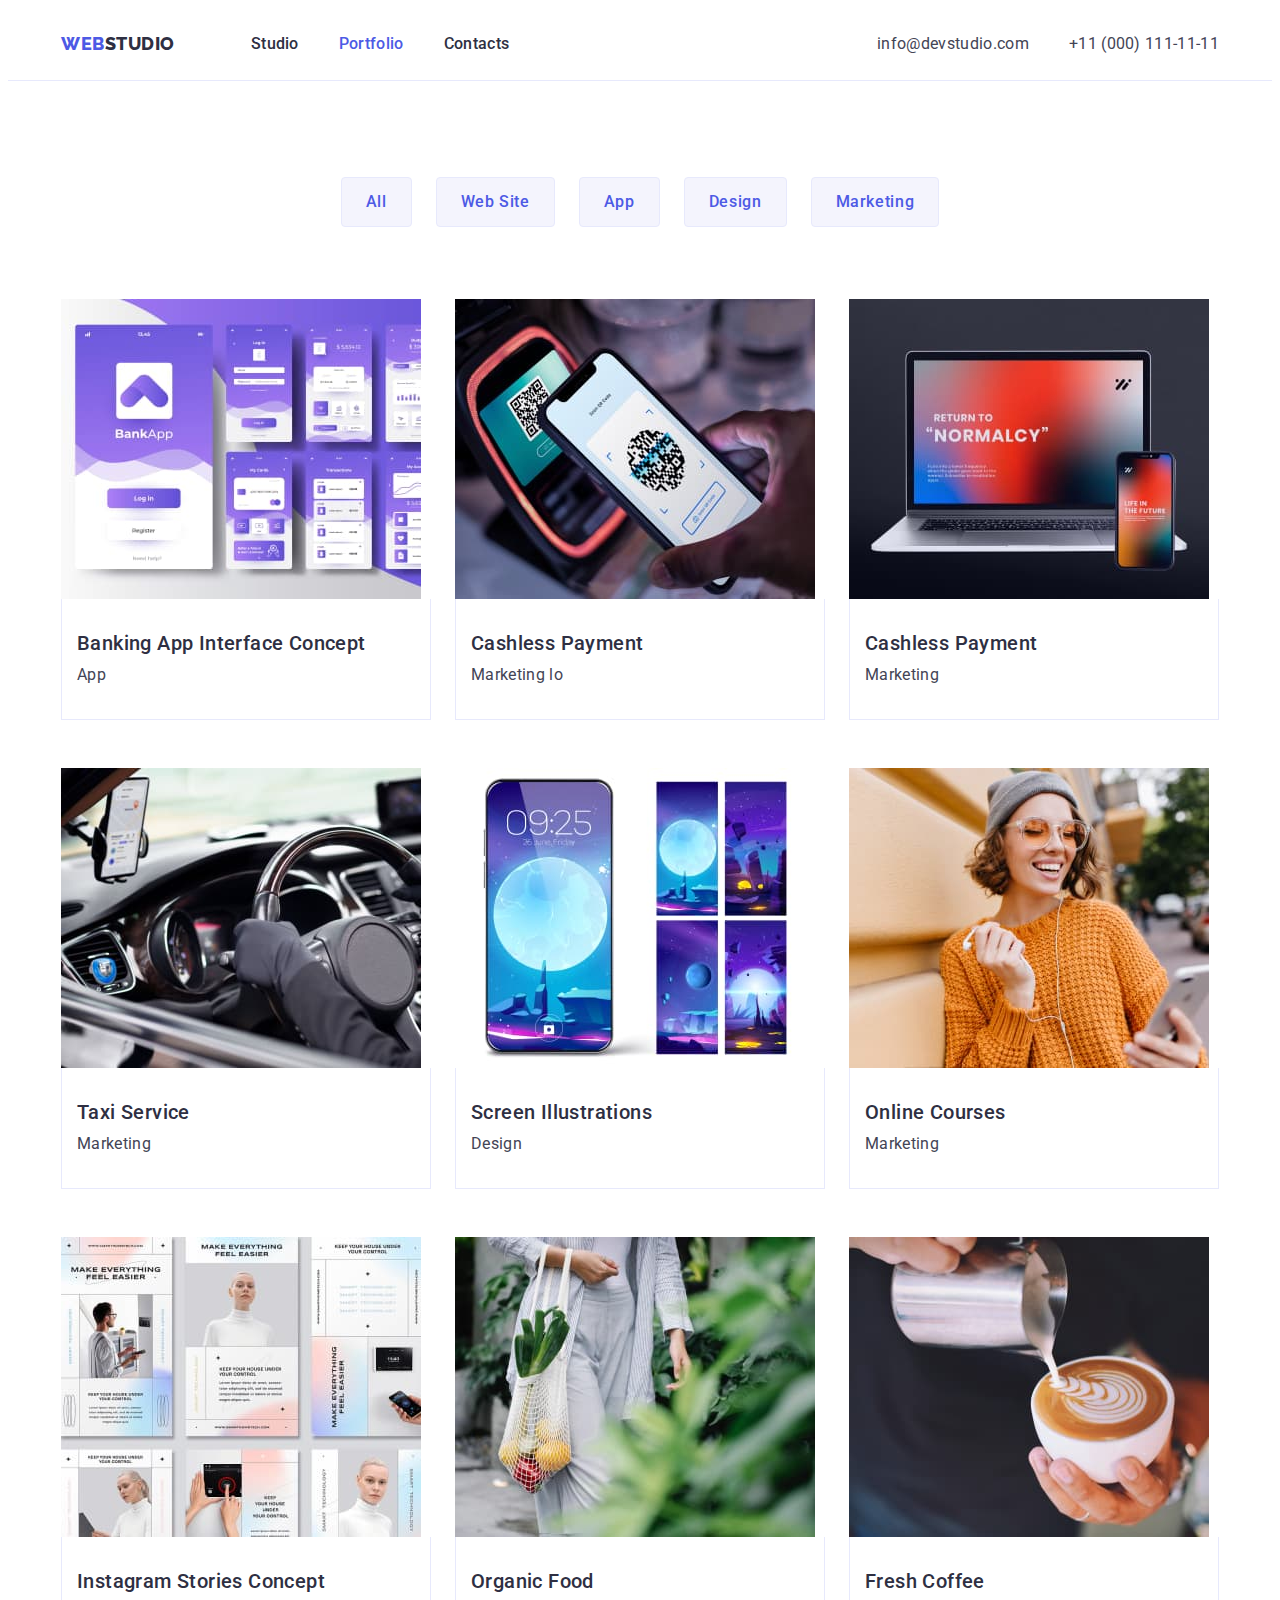
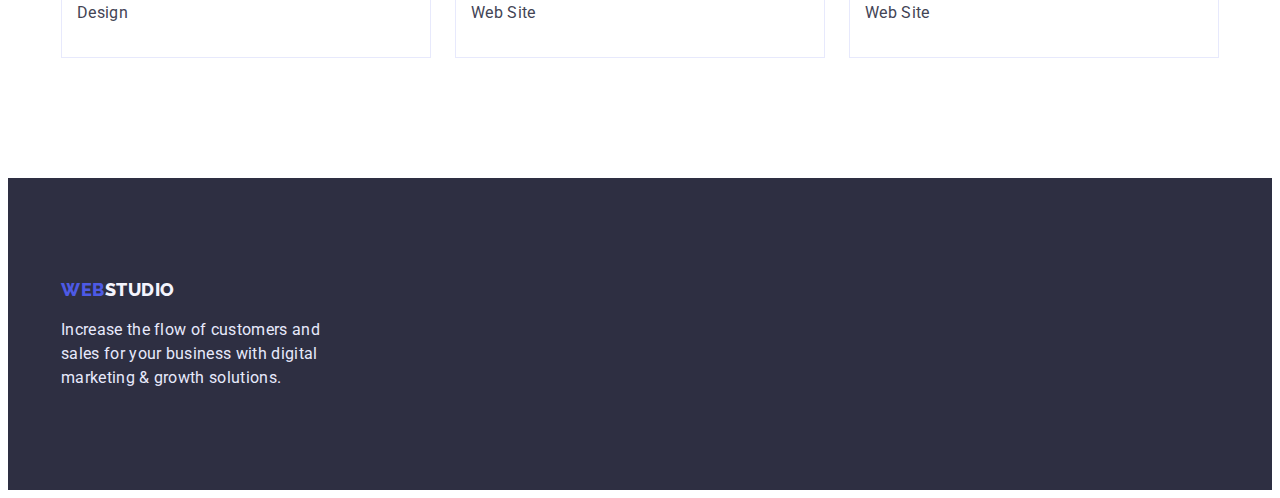
==== portfolio.html @ 7a296e32 "Initial commit" ====
<!DOCTYPE html>
<html lang="en">
<head>
    <meta charset="UTF-8">
    <meta http-equiv="X-UA-Compatible" content="IE=edge">
    <meta name="viewport" content="width=device-width, initial-scale=1.0">
    <title>Portfolio</title>
    <link rel="stylesheet" href="https://cdnjs.cloudflare.com/ajax/libs/modern-normalize/1.1.0/modern-normalize.min.css"
        integrity="sha512-wpPYUAdjBVSE4KJnH1VR1HeZfpl1ub8YT/NKx4PuQ5NmX2tKuGu6U/JRp5y+Y8XG2tV+wKQpNHVUX03MfMFn9Q=="
        crossorigin="anonymous" referrerpolicy="no-referrer" />
    <link rel="preconnect" href="https://fonts.googleapis.com">
    <link rel="preconnect" href="https://fonts.gstatic.com" crossorigin>
    <link href="https://fonts.googleapis.com/css2?family=Raleway:wght@800&family=Roboto:wght@400;500;700;900&display=swap"
        rel="stylesheet">
    <link rel="stylesheet" href="./css/stayles.css">
</head>
<body>
    <header class="header">
        <div class="container header-container">    
            <nav class="header_navigation">
                <a href="./index.html" class="header_logo"><span class="header_Logo_span">Web</span>Studio</a>
                <Ul class="header_list">
                    <li class="header_item"><a class="header_link" href="./index.html">Studio</a></li>
                    <li class="header_item"><a class="header_link current" href="./portfolio.html">Portfolio</a></li>
                    <li class="header_item"><a class="header_link" href="">Contacts</a></li>
                </Ul>
            </nav>
            <address class="header_address">
                <ul class="header_address_list">
                    <li class="header_address_mail"><a class="header_address_mail_link"
                            href="mailto:info@devstudio.com">info@devstudio.com</a></li>
                    <li class="header_address_tel"><a class="header_address_tel_link" href="tel:+110001111111">+11 (000)
                            111-11-11</a></li>
                </ul>
            </address>
        </div>
    </header>
    <main> 
        <section class="section">
            <div class="container">
                <h1 class="visually-hidden">Portfolio</h1>
                <ul class="btn_list">
                    <li class="btn_list_item"><button class="btn_item" type="button">All</button></li>
                    <li class="btn_list_item"><button class="btn_item" type="button">Web Site</button></li>
                    <li class="btn_list_item"><button class="btn_item" type="button">App</button></li>
                    <li class="btn_list_item"><button class="btn_item" type="button">Design</button></li>
                    <li class="btn_list_item"><button class="btn_item" type="button">Marketing</button></li>
                </ul>
                    <ul class="section_list">
                    <li class="section_items">
                        <a href="#">
                            <img src="./images/banking_app_interface_concept.jpg" alt="banking_app_interface_concept" width="360">
                            <div class="section_items_title_text">
                                <h2 class="section_items_title">Banking App Interface Concept</h2>
                                <p class="section_items_text">App</p>
                            </div>
                        </a>
                    </li>
                    <li class="section_items">
                        <a href="#">
                            <img src="./images/cashless_payment.jpg" alt="cashless_payment" width="360">
                            <div class="section_items_title_text">
                                <h2 class="section_items_title">Cashless Payment</h2>
                                <p class="section_items_text">Marketing lo</p>
                            </div>
                        </a>
                    </li>
                    <li class="section_items">
                        <a href="#">
                            <img src="./images/meditaion_app.jpg" alt="meditaion_app" width="360">
                            <div class="section_items_title_text">
                                <h2 class="section_items_title">Cashless Payment</h2>
                                <p class="section_items_text">Marketing</p>
                            </div>
                        </a>
                    </li>
                    <li class="section_items">
                        <a href="#">
                            <img src="./images/taxi_service.jpg" alt="taxi_service" width="360">
                            <div class="section_items_title_text">
                                <h2 class="section_items_title">Taxi Service</h2>
                                <p class="section_items_text">Marketing</p>
                            </div>
                        </a>
                    </li>
                    <li class="section_items">
                        <a href="#">
                            <img src="./images/screen_illustrations.jpg" alt="screen_illustrations" width="360">
                            <div class="section_items_title_text">
                                <h2 class="section_items_title">Screen Illustrations</h2>
                                <p class="section_items_text">Design</p>
                            </div>
                        </a>
                    </li>
                    <li class="section_items">
                        <a href="#">
                            <img src="./images/online_courses.jpg" alt="online_courses" width="360">
                            <div class="section_items_title_text">
                                <h2 class="section_items_title">Online Courses</h2>
                                <p class="section_items_text">Marketing</p>
                            </div>
                        </a>
                    </li>
                    <li class="section_items">
                        <a href="#">
                            <img src="./images/instagram_stories_concept.jpg" alt="instagram_stories_concept" width="360">
                            <div class="section_items_title_text">
                                <h2 class="section_items_title">Instagram Stories Concept</h2>
                                <p class="section_items_text">Design</p>
                            </div>
                        </a>
                    </li>
                    <li class="section_items">
                        <a href="#">
                            <img src="./images/organic_food.jpg" alt="organic_food" width="360">
                            <div class="section_items_title_text">
                                <h2 class="section_items_title">Organic Food</h2>
                                <p class="section_items_text">Web Site</p>
                            </div>
                        </a>
                    </li>
                    <li class="section_items">
                        <a href="#">
                            <img src="./images/fresh_coffee.jpg" alt="fresh_coffee" width="360">
                            <div class="section_items_title_text">
                                <h2 class="section_items_title">Fresh Coffee</h2>
                                <p class="section_items_text">Web Site</p>
                            </div>
                        </a>
                    </li> 
                </ul>
            </div>
        </section>
    </main>
    <footer class="footer">
        <div class="container">
            <a class="footer_link" href="./index.html"><span class="footer_logo_span">Web</span>Studio</a>
            <p class="footer_text">Increase the flow of customers and sales for your business with digital marketing &
                growth solutions.</p>
        </div>
    </footer>
</body>
</html>
---- css/stayles.css ----
:root{
    --main_font_color:#2E2F42;
    --secondary_font_color:#434455;
    --logo_color:#4D5AE5;
    --margin_button:120px;
    --padding_button:120px;
}
h1, h2, h3, h4, h5, h6, p{
    margin: 0;
}
ul{
    margin: 0;
    padding: 0;
}
a {
    text-decoration: none;
}

li {
    list-style: none;
}
img{
    display: block; 
    max-width: 100%; 
    height: auto;
}
body{
    font-family: 'Roboto', sans-serif;
    color:var(--main_font_color);
    background: #FFFFFF;
}
.container{
    margin: 0 auto;
    width: 1158px;
    padding-left: 15px;
    padding-right: 15px;
}
.header{
    border-bottom: 1px solid #E7E9FC;
}
.header_list{
    display: flex;
}
.header-container{
    display: flex;
}
.header_logo{
    font-family: 'Raleway', sans-serif;
    font-weight: 800;
    font-size: 18px;
    line-height: 1.33;
    letter-spacing: 0.03em;
    color: var(--main_font_color);
    text-transform: uppercase;
    margin-right: 36px;
    padding: 24px 0;
}
.header_Logo_span{
    color: var(--logo_color);
}
.header_item{
    margin-left: 40px;
}
.header_link{
    display: inline-block;
    font-weight: 500;
    font-size: 16px;
    line-height: 1.5;
    color: var(--main_font_color);
    letter-spacing: 0.02em;
    padding: 24px 0;
}
.header_address{
    display: inline-block;
    margin-left: auto;
}
.header_navigation{
    display: flex;
    align-items: center;
}
.header_address_list{
    display: flex;  
}
.header_address_tel{
    margin-left: 40px;
}
.header_address_tel_link, .header_address_mail_link{
    display: inline-block;
    font-size: 16px;
    line-height: 1.5;
    color:var(--secondary_font_color);
    font-style: normal;
    letter-spacing: 0.02em;
    padding: 24px 0;
}
.header_address_tel_link:hover, .header_address_mail_link:hover,.header_address_tel_link:focus,
.header_address_mail_link:focus{
    color:var(--logo_color);
}
.header_link:hover, 
.header_link:focus,
.header_link.current{
    color:var(--logo_color);
}

.caption{
    background:#2E2F42;
    padding: 188px 0;
    text-align: center;
}
.caption_slogan{
    font-size: 56px;
    line-height: 1.07;
    color: #FFFFFF;
    letter-spacing: 0.02em;
    max-width: 496px;
    margin-bottom: 48px;
    margin-left: auto;
    margin-right: auto;
}
.caption_btn{
    font-family: inherit;
    background: #4D5AE5;
    font-weight: 500;
    font-size: 16px;
    line-height: 1.5;
    color: #FFFFFF;
    cursor: pointer;
    padding: 16px 32px;
    border-radius: 4px;
    border: 1px solid transparent;
}
.caption_btn:hover, .caption_btn:focus{
    background: #404BBF;
}
.content_title{
    margin-bottom: 72px;
}
.hero{
    padding-top: var(--padding_button);
    padding-bottom: var(--padding_button);

}
.hero_list{
    display: flex;
    column-gap: 24px;
}
.hero_list_item{
    width: calc((100% - 72px)/4);
}
.hero_list_item_title{
    font-weight: 500;
    font-size: 20px;
    line-height: 1.2;
    letter-spacing: 0.02em;
    margin-bottom: 8px;
}
.hero_list_item_text{
    font-size: 16px;
    line-height: 1.5;
    color:var(--secondary_font_color);
    letter-spacing: 0.02em;
    max-width: 264px;
}
.content{
    padding-bottom: var(--padding_button);
}
.content_title_list{
        display: flex;
        column-gap: 24px;
}
.content_title_list_item{
    width: calc((100% - 48px)/3);
}
.content_title, .box_title{
    text-transform: capitalize;
    text-align: center;
    font-size: 36px;
    line-height: 1.11;
    letter-spacing: 0.02em;
}
.box{
    background: #F4F4FD;
    padding: 120px 0;
}
.box_title{
    margin-bottom: 72px;
}
.box_list{
    display: flex;
    column-gap: 24px;
}
.box_list_item{
    background: #FFFFFF;
    text-align: center;
    width: calc((100% - 72px)/4);
    border-radius: 0px 0px 4px 4px;
}
.box_list_item_title{
    font-weight: 500;
    font-size: 20px;
    line-height: 1.5;
    letter-spacing: 0.02em;
    margin-bottom: 8px;
    }
.box_list_item_text{
    font-size: 16px;
    line-height: 1.5;
    color:var(--secondary_font_color);
    letter-spacing: 0.02em;
}
.box_list_item_title-text{
    padding: 32px 16px;

}
.footer{
    background: #2E2F42;
    padding: 100px 0;
}
.footer_link{
    font-family: 'Raleway';
    font-weight: 800;
    font-size: 18px;
    line-height: 1.33;
    letter-spacing: 0.03em;
    color: #F4F4FD;
    text-transform: uppercase;
}
.footer_logo_span{
    color:var(--logo_color);
}
.footer_text{
    font-size: 16px;
    line-height: 1.5;
    color: #E7E9FC;
    letter-spacing: 0.02em;
    max-width: 264px;
    margin-top: 16px;
}
.btn_list{
    display: flex;
    column-gap: 24px;
    justify-content: center;
    margin-bottom: 72px;
}
.btn_item{
    font-family: inherit;
    background: #F4F4FD;
    font-weight: 500;
    font-size: 16px;
    line-height: 1.5;
    letter-spacing: 0.04em;
    color:var(--logo_color);
    cursor: pointer;
    padding: 12px 24px;
    border: 1px solid #E7E9FC;
    border-radius: 4px;
}
.btn_item:hover, .btn_item:focus{
    background: #404BBF;
    color: #fff;
    border-color:transparent;
}
.section{
    padding-bottom: var(--padding_button);
    padding-top: 96px;
}
.section_items_title_text{
    border-bottom: 1px solid #E7E9FC;
    border-left: 1px solid #E7E9FC;
    border-right: 1px solid #E7E9FC;
    padding: 32px 15px;
}
.section_list{
    display: flex;
    flex-wrap: wrap;
    row-gap: 48px;
    column-gap: 24px;
}
.section_items {
    width: calc((100% - 48px)/3);
}
.section_items_title{
    font-weight: 500;
    font-size: 20px;
    line-height: 1.2;
    letter-spacing: 0.02em;
    color:var(--main_font_color);
    margin-bottom: 8px;
}
.section_items_text{
    font-size: 16px;
    line-height: 1.5;
    color:var(--secondary_font_color);
    letter-spacing: 0.02em;
}
.visually-hidden {
    position: absolute;
    white-space: nowrap;
    width: 1px;
    height: 1px;
    overflow: hidden;
    border: 0;
    padding: 0;
    clip: rect(0 0 0 0);
    clip-path: inset(50%);
    margin: -1px;
}
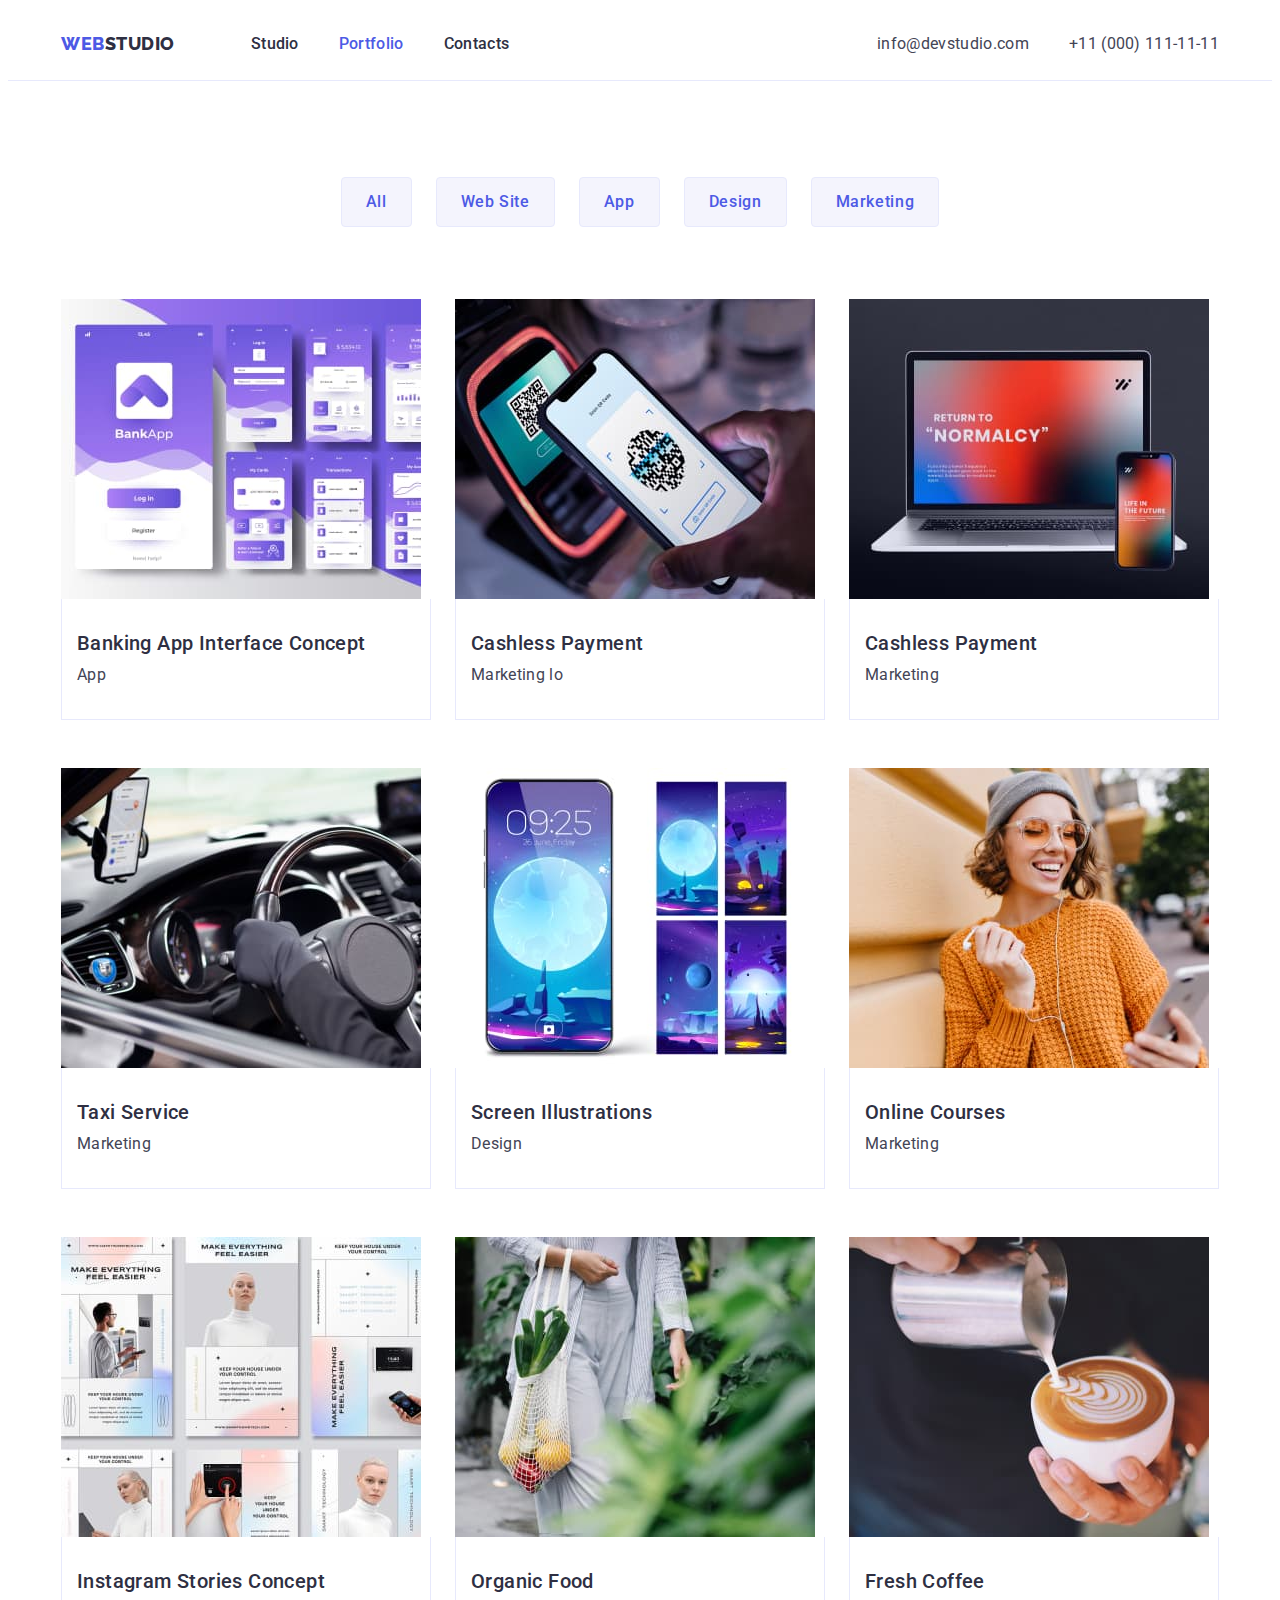
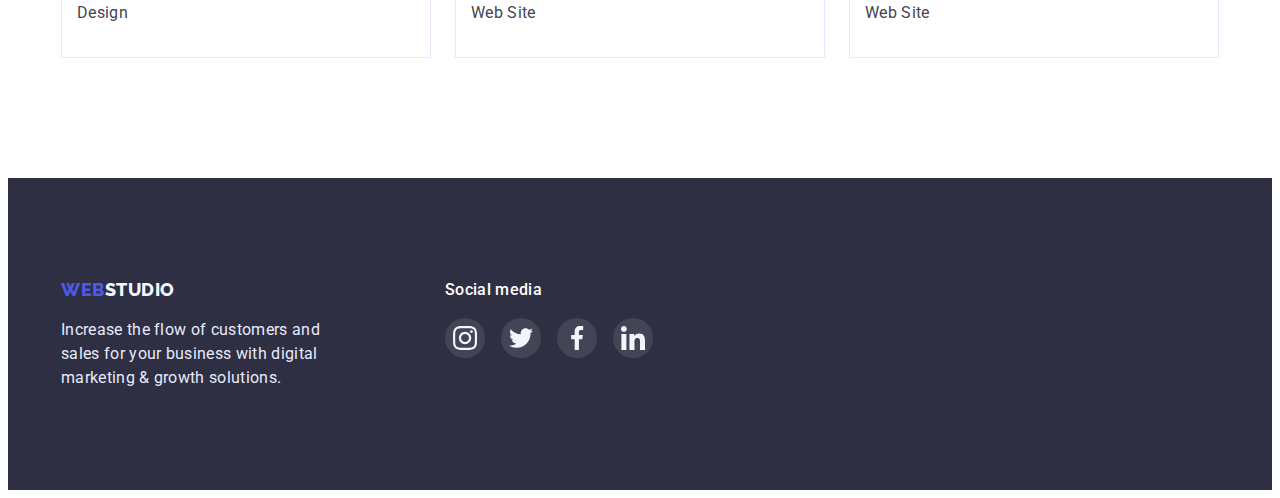
==== commit 20431867: "Go" ====
--- a/portfolio.html
+++ b/portfolio.html
@@ -49,7 +49,7 @@
                     <ul class="section_list">
                     <li class="section_items">
                         <a href="#">
-                            <img src="./images/banking_app_interface_concept.jpg" alt="banking_app_interface_concept" width="360">
+                            <img src="./images_1/banking_app_interface_concept.jpg" alt="banking_app_interface_concept" width="360">
                             <div class="section_items_title_text">
                                 <h2 class="section_items_title">Banking App Interface Concept</h2>
                                 <p class="section_items_text">App</p>
@@ -58,7 +58,7 @@
                     </li>
                     <li class="section_items">
                         <a href="#">
-                            <img src="./images/cashless_payment.jpg" alt="cashless_payment" width="360">
+                            <img src="./images_1/cashless_payment.jpg" alt="cashless_payment" width="360">
                             <div class="section_items_title_text">
                                 <h2 class="section_items_title">Cashless Payment</h2>
                                 <p class="section_items_text">Marketing lo</p>
@@ -67,7 +67,7 @@
                     </li>
                     <li class="section_items">
                         <a href="#">
-                            <img src="./images/meditaion_app.jpg" alt="meditaion_app" width="360">
+                            <img src="./images_1/meditaion_app.jpg" alt="meditaion_app" width="360">
                             <div class="section_items_title_text">
                                 <h2 class="section_items_title">Cashless Payment</h2>
                                 <p class="section_items_text">Marketing</p>
@@ -76,7 +76,7 @@
                     </li>
                     <li class="section_items">
                         <a href="#">
-                            <img src="./images/taxi_service.jpg" alt="taxi_service" width="360">
+                            <img src="./images_1/taxi_service.jpg" alt="taxi_service" width="360">
                             <div class="section_items_title_text">
                                 <h2 class="section_items_title">Taxi Service</h2>
                                 <p class="section_items_text">Marketing</p>
@@ -85,7 +85,7 @@
                     </li>
                     <li class="section_items">
                         <a href="#">
-                            <img src="./images/screen_illustrations.jpg" alt="screen_illustrations" width="360">
+                            <img src="./images_1/screen_illustrations.jpg" alt="screen_illustrations" width="360">
                             <div class="section_items_title_text">
                                 <h2 class="section_items_title">Screen Illustrations</h2>
                                 <p class="section_items_text">Design</p>
@@ -94,7 +94,7 @@
                     </li>
                     <li class="section_items">
                         <a href="#">
-                            <img src="./images/online_courses.jpg" alt="online_courses" width="360">
+                            <img src="./images_1/online_courses.jpg" alt="online_courses" width="360">
                             <div class="section_items_title_text">
                                 <h2 class="section_items_title">Online Courses</h2>
                                 <p class="section_items_text">Marketing</p>
@@ -103,7 +103,7 @@
                     </li>
                     <li class="section_items">
                         <a href="#">
-                            <img src="./images/instagram_stories_concept.jpg" alt="instagram_stories_concept" width="360">
+                            <img src="./images_1/instagram_stories_concept.jpg" alt="instagram_stories_concept" width="360">
                             <div class="section_items_title_text">
                                 <h2 class="section_items_title">Instagram Stories Concept</h2>
                                 <p class="section_items_text">Design</p>
@@ -112,7 +112,7 @@
                     </li>
                     <li class="section_items">
                         <a href="#">
-                            <img src="./images/organic_food.jpg" alt="organic_food" width="360">
+                            <img src="./images_1/organic_food.jpg" alt="organic_food" width="360">
                             <div class="section_items_title_text">
                                 <h2 class="section_items_title">Organic Food</h2>
                                 <p class="section_items_text">Web Site</p>
@@ -121,7 +121,7 @@
                     </li>
                     <li class="section_items">
                         <a href="#">
-                            <img src="./images/fresh_coffee.jpg" alt="fresh_coffee" width="360">
+                            <img src="./images_1/fresh_coffee.jpg" alt="fresh_coffee" width="360">
                             <div class="section_items_title_text">
                                 <h2 class="section_items_title">Fresh Coffee</h2>
                                 <p class="section_items_text">Web Site</p>
@@ -133,10 +133,51 @@
         </section>
     </main>
     <footer class="footer">
-        <div class="container">
-            <a class="footer_link" href="./index.html"><span class="footer_logo_span">Web</span>Studio</a>
-            <p class="footer_text">Increase the flow of customers and sales for your business with digital marketing &
-                growth solutions.</p>
+        <div class="container footer_container">
+            <div class="footer_logo">
+                <a class="footer_link" href="./index.html"><span class="footer_logo_span">Web</span>Studio</a>
+                <p class="footer_text">Increase the flow of customers and sales for your business with digital marketing &
+                    growth solutions.</p>
+            </div>
+            <div class="social_media_link">
+                <h3 class="social_media_link_title">
+                    Social media
+                </h3>
+                <ul class="box_list_social_footer">
+                    <li class="box_list_social_item_footer">
+                        <a href="" class="box_list_social_link_footer">
+                            <svg class="social_link_svg_footer" width="24px" height="24px">
+                                <use href="./images_1/symbol.svg#icon-instagram">
+                                </use>
+                            </svg>
+                        </a>
+                    </li>
+                    <li class="box_list_social_item_footer">
+                        <a href="" class="box_list_social_link_footer">
+                            <svg class="social_link_svg_footer" width="24px" height="24px">
+                                <use href="./images_1/symbol.svg#icon-twitter">
+                                </use>
+                            </svg>
+                        </a>
+                    </li>
+                    <li class="box_list_social_item_footer">
+                        <a href="" class="box_list_social_link_footer">
+                            <svg class="social_link_svg_footer" width="24px" height="24px">
+                                <use href="./images_1/symbol.svg#icon-facebook">
+                                </use>
+                            </svg>
+                        </a>
+                    </li>
+                    <li class="box_list_social_item_footer">
+                        <a href="" class="box_list_social_link_footer">
+                            <svg class="social_link_svg_footer" width="24px" height="24px">
+                                <use href="./images_1/symbol.svg#icon-linkedin">
+                                </use>
+                            </svg>
+                        </a>
+                    </li>
+                </ul>
+            </div>
         </div>
     </footer>
 </body>
--- a/css/stayles.css
+++ b/css/stayles.css
@@ -104,7 +104,15 @@
 }
 
 .caption{
-    background:#2E2F42;
+    width: max-content;
+    margin: 0 auto;
+    background-image: 
+    linear-gradient(rgba(46, 47, 66, 0.7),
+    rgba(46, 47, 66, 0.7)), 
+    url(../images_1/people-office.jpg);
+    background-repeat: no-repeat;
+    background-position: center;
+    background-size: cover;
     padding: 188px 0;
     text-align: center;
 }
@@ -139,8 +147,8 @@
 .hero{
     padding-top: var(--padding_button);
     padding-bottom: var(--padding_button);
-
-}
+}
+
 .hero_list{
     display: flex;
     column-gap: 24px;
@@ -148,6 +156,21 @@
 .hero_list_item{
     width: calc((100% - 72px)/4);
 }
+.hero_list_item_icon{
+    width: 264px;
+    height: 112px;
+    background-color: #F4F4FD;
+    border-radius: 4px;
+    margin-bottom: 8px;
+    display: flex;
+    flex-wrap: wrap;
+    justify-content: center;
+    align-content: space-around;
+}
+.hero_list_item_icon_svg{
+    width: 64px;
+    height: 64px;
+}
 .hero_list_item_title{
     font-weight: 500;
     font-size: 20px;
@@ -162,12 +185,35 @@
     letter-spacing: 0.02em;
     max-width: 264px;
 }
+.box_list_social{
+    display: flex;
+    gap: 24px;
+    justify-content: center;
+    margin-top: 8px;
+}
+.box_list_social_item{
+    width: 40px;
+    height: 40px;
+}
+.box_list_social_link{
+    display: flex;
+    justify-content: center;
+    align-items: center;
+    width: 100%;
+    height: 100%;
+    border-radius: 50%;
+    background-color: #4D5AE5;
+}
+.box_list_social_link:hover, 
+.box_list_social_link:focus{
+    background-color: #404BBF;
+}
 .content{
     padding-bottom: var(--padding_button);
 }
 .content_title_list{
-        display: flex;
-        column-gap: 24px;
+    display: flex;
+    column-gap: 24px;
 }
 .content_title_list_item{
     width: calc((100% - 48px)/3);
@@ -195,6 +241,7 @@
     text-align: center;
     width: calc((100% - 72px)/4);
     border-radius: 0px 0px 4px 4px;
+    box-shadow: 0px 1px 6px rgba(46, 47, 66, 0.08), 0px 1px 1px rgba(46, 47, 66, 0.16), 0px 2px 1px rgba(46, 47, 66, 0.08);
 }
 .box_list_item_title{
     font-weight: 500;
@@ -212,6 +259,26 @@
 .box_list_item_title-text{
     padding: 32px 16px;
 
+}
+.logo_list{
+    display: flex;
+    gap: 24px;
+}
+.logo_list_item{
+    display: flex;
+    justify-content: center;
+    align-items: center;
+    width: calc((100% - 120px)/6);
+    height: 88px;
+    border: 1px solid #8E8F99;
+    border-radius: 4px;
+}
+.logo_list_item_border_svg{
+
+}
+.customers{
+    padding-top: 130px;
+    padding-bottom: 120px;
 }
 .footer{
     background: #2E2F42;
@@ -237,6 +304,39 @@
     max-width: 264px;
     margin-top: 16px;
 }
+.footer_container{
+    display: flex;
+}
+.box_list_social_footer{
+    display: flex;
+    gap: 16px;
+    margin-top: 16px;
+}
+.social_media_link{
+    margin-left: 120px;
+}
+.social_media_link_title{
+    color: #fff;
+    font-weight: 500;
+    font-size: 16px;
+    line-height: 1.5;
+    letter-spacing: 0.02em;
+}
+.box_list_social_item_footer{
+    width: 40px;
+    height: 40px;
+}
+
+.box_list_social_link_footer{
+    display: flex;
+    justify-content: center;
+    align-items: center;
+    width: 100%;
+    height: 100%;
+    border-radius: 50%;
+    background: rgba(255, 255, 255, 0.1);
+}
+
 .btn_list{
     display: flex;
     column-gap: 24px;
@@ -260,6 +360,7 @@
     background: #404BBF;
     color: #fff;
     border-color:transparent;
+    box-shadow: 0px 3px 1px rgba(0, 0, 0, 0.1), 0px 2px 1px rgba(0, 0, 0, 0.08), 0px 2px 2px rgba(0, 0, 0, 0.12);
 }
 .section{
     padding-bottom: var(--padding_button);
@@ -279,6 +380,16 @@
 }
 .section_items {
     width: calc((100% - 48px)/3);
+}
+.section_items:hover,
+.section_items:focus{
+    border: 1px solid #F4F4FD;
+    box-shadow: 0px 1px 6px rgba(46, 47, 66, 0.08), 0px 1px 1px rgba(46, 47, 66, 0.16), 0px 2px 1px rgba(46, 47, 66, 0.08);
+}
+.section_items:hover a div{
+    border-bottom: 1px solid transparent;
+    border-left: 1px solid transparent;
+    border-right: 1px solid transparent;
 }
 .section_items_title{
     font-weight: 500;
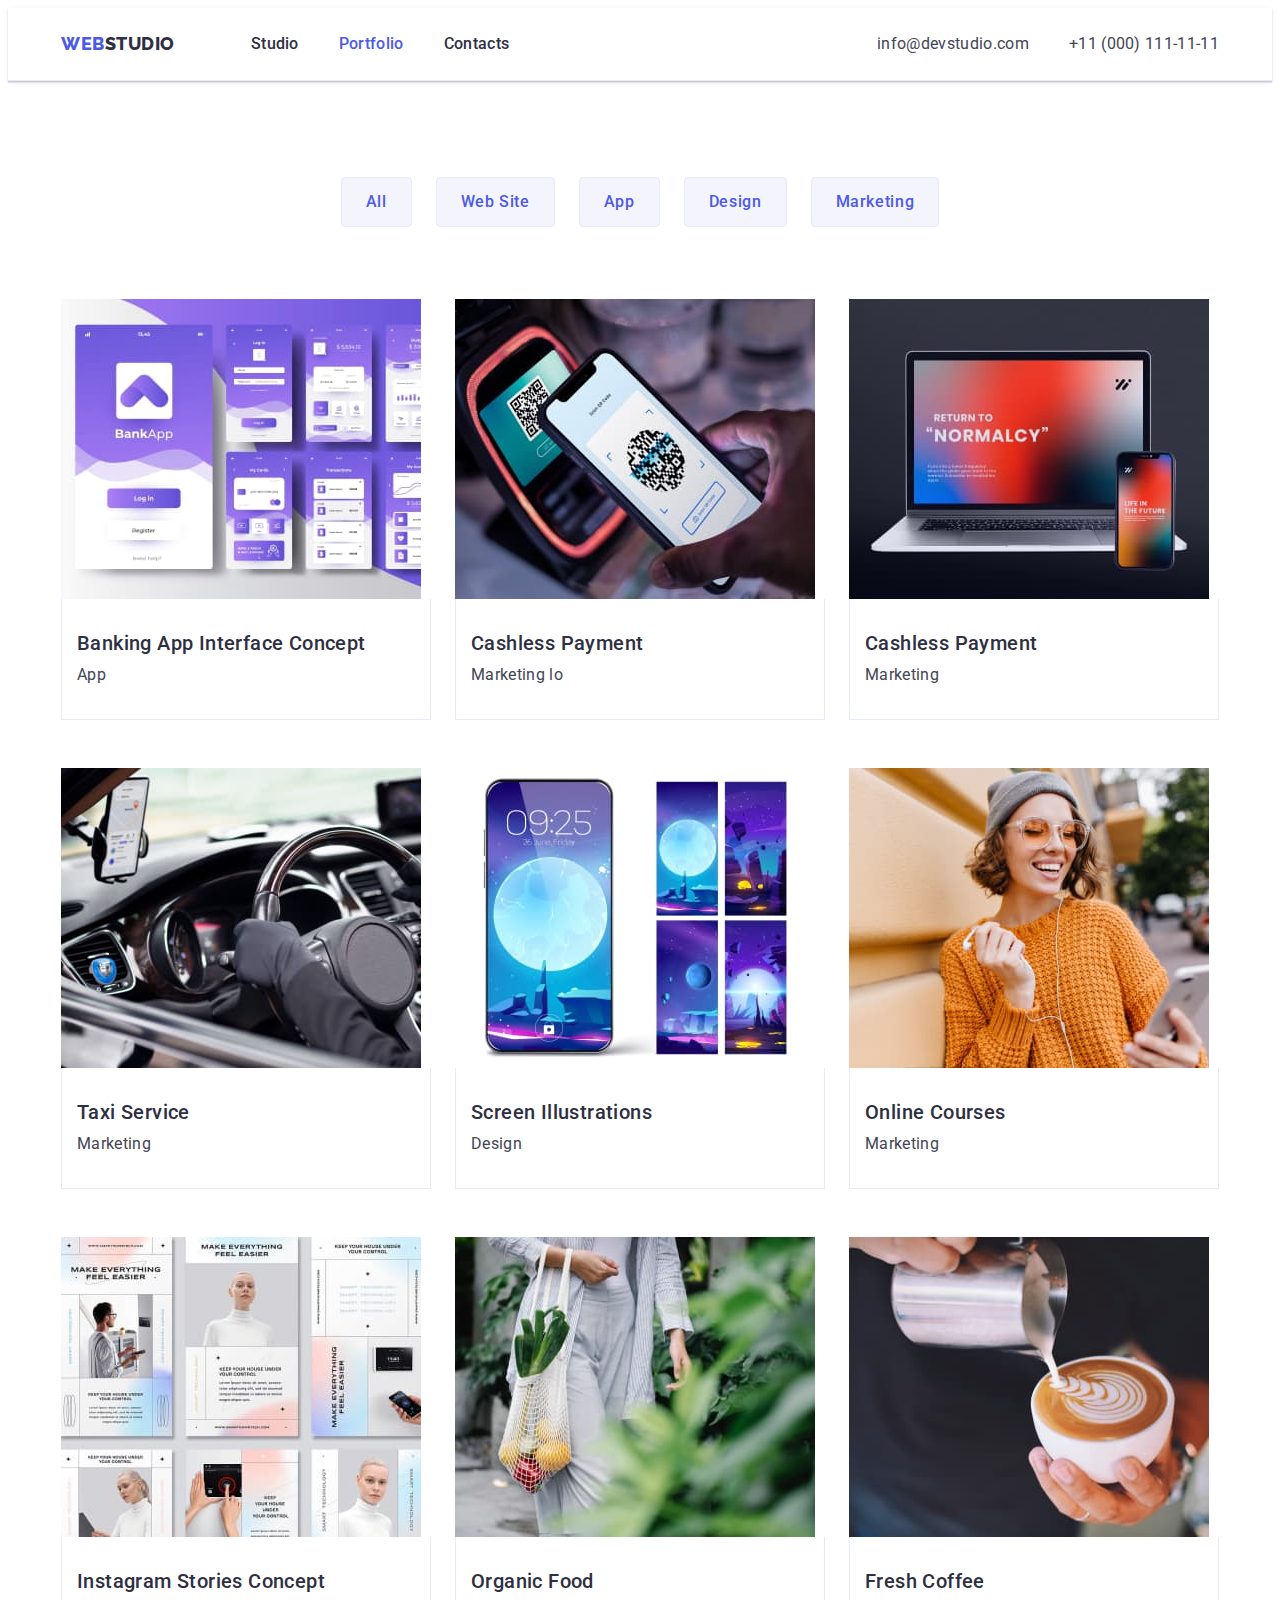
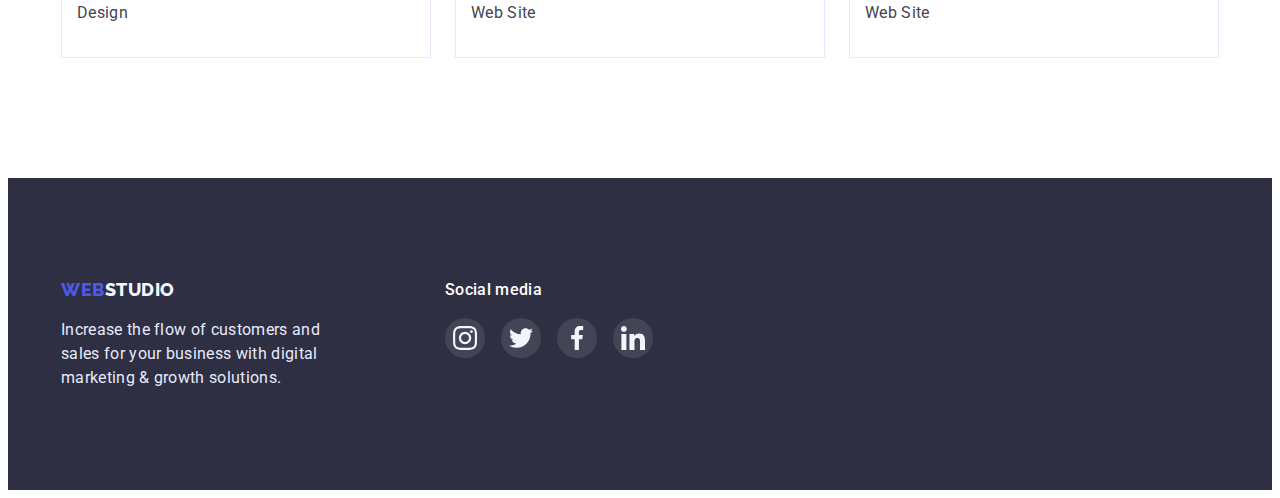
==== commit 09cb01dd: "Go" ====
--- a/portfolio.html
+++ b/portfolio.html
@@ -48,7 +48,7 @@
                 </ul>
                     <ul class="section_list">
                     <li class="section_items">
-                        <a href="#">
+                        <a class="section_items_link" href="#">
                             <img src="./images_1/banking_app_interface_concept.jpg" alt="banking_app_interface_concept" width="360">
                             <div class="section_items_title_text">
                                 <h2 class="section_items_title">Banking App Interface Concept</h2>
@@ -57,7 +57,7 @@
                         </a>
                     </li>
                     <li class="section_items">
-                        <a href="#">
+                        <a class="section_items_link" href="#">
                             <img src="./images_1/cashless_payment.jpg" alt="cashless_payment" width="360">
                             <div class="section_items_title_text">
                                 <h2 class="section_items_title">Cashless Payment</h2>
@@ -66,7 +66,7 @@
                         </a>
                     </li>
                     <li class="section_items">
-                        <a href="#">
+                        <a class="section_items_link" href="#">
                             <img src="./images_1/meditaion_app.jpg" alt="meditaion_app" width="360">
                             <div class="section_items_title_text">
                                 <h2 class="section_items_title">Cashless Payment</h2>
@@ -75,7 +75,7 @@
                         </a>
                     </li>
                     <li class="section_items">
-                        <a href="#">
+                        <a class="section_items_link" href="#">
                             <img src="./images_1/taxi_service.jpg" alt="taxi_service" width="360">
                             <div class="section_items_title_text">
                                 <h2 class="section_items_title">Taxi Service</h2>
@@ -84,7 +84,7 @@
                         </a>
                     </li>
                     <li class="section_items">
-                        <a href="#">
+                        <a class="section_items_link" href="#">
                             <img src="./images_1/screen_illustrations.jpg" alt="screen_illustrations" width="360">
                             <div class="section_items_title_text">
                                 <h2 class="section_items_title">Screen Illustrations</h2>
@@ -93,7 +93,7 @@
                         </a>
                     </li>
                     <li class="section_items">
-                        <a href="#">
+                        <a class="section_items_link" href="#">
                             <img src="./images_1/online_courses.jpg" alt="online_courses" width="360">
                             <div class="section_items_title_text">
                                 <h2 class="section_items_title">Online Courses</h2>
@@ -102,7 +102,7 @@
                         </a>
                     </li>
                     <li class="section_items">
-                        <a href="#">
+                        <a class="section_items_link" href="#">
                             <img src="./images_1/instagram_stories_concept.jpg" alt="instagram_stories_concept" width="360">
                             <div class="section_items_title_text">
                                 <h2 class="section_items_title">Instagram Stories Concept</h2>
@@ -111,7 +111,7 @@
                         </a>
                     </li>
                     <li class="section_items">
-                        <a href="#">
+                        <a class="section_items_link" href="#">
                             <img src="./images_1/organic_food.jpg" alt="organic_food" width="360">
                             <div class="section_items_title_text">
                                 <h2 class="section_items_title">Organic Food</h2>
@@ -120,7 +120,7 @@
                         </a>
                     </li>
                     <li class="section_items">
-                        <a href="#">
+                        <a class="section_items_link" href="#">
                             <img src="./images_1/fresh_coffee.jpg" alt="fresh_coffee" width="360">
                             <div class="section_items_title_text">
                                 <h2 class="section_items_title">Fresh Coffee</h2>
@@ -140,9 +140,9 @@
                     growth solutions.</p>
             </div>
             <div class="social_media_link">
-                <h3 class="social_media_link_title">
+                <p class="social_media_link_title">
                     Social media
-                </h3>
+                </p>
                 <ul class="box_list_social_footer">
                     <li class="box_list_social_item_footer">
                         <a href="" class="box_list_social_link_footer">
--- a/css/stayles.css
+++ b/css/stayles.css
@@ -37,6 +37,7 @@
 }
 .header{
     border-bottom: 1px solid #E7E9FC;
+    box-shadow: 0px 2px 1px rgba(46, 47, 66, 0.08), 0px 1px 1px rgba(46, 47, 66, 0.16), 0px 1px 6px rgba(46, 47, 66, 0.08);
 }
 .header_list{
     display: flex;
@@ -104,7 +105,7 @@
 }
 
 .caption{
-    width: max-content;
+    max-width: 1440px;
     margin: 0 auto;
     background-image: 
     linear-gradient(rgba(46, 47, 66, 0.7),
@@ -137,6 +138,7 @@
     padding: 16px 32px;
     border-radius: 4px;
     border: 1px solid transparent;
+    box-shadow: 0px 4px 4px rgba(0, 0, 0, 0.15);
 }
 .caption_btn:hover, .caption_btn:focus{
     background: #404BBF;
@@ -163,9 +165,8 @@
     border-radius: 4px;
     margin-bottom: 8px;
     display: flex;
-    flex-wrap: wrap;
-    justify-content: center;
-    align-content: space-around;
+    justify-content: center;
+    align-items: center;
 }
 .hero_list_item_icon_svg{
     width: 64px;
@@ -272,9 +273,20 @@
     height: 88px;
     border: 1px solid #8E8F99;
     border-radius: 4px;
-}
-.logo_list_item_border_svg{
-
+    fill: #8E8F99;
+}
+.logo-list-item-link{
+    width: 100%;
+    height: 100%;
+    display: flex;
+    justify-content: center;
+    align-items: center;
+}
+.logo_list_item:hover,
+.logo_list_item:focus{
+    border-color: #404BBF;
+    border-radius: 4px;
+    fill: #404BBF;
 }
 .customers{
     padding-top: 130px;
@@ -312,6 +324,10 @@
     gap: 16px;
     margin-top: 16px;
 }
+.box_list_social_link_footer:hover,
+.box_list_social_link_footer:focus {
+    background-color: #31D0AA;
+}
 .social_media_link{
     margin-left: 120px;
 }
@@ -381,15 +397,10 @@
 .section_items {
     width: calc((100% - 48px)/3);
 }
-.section_items:hover,
-.section_items:focus{
-    border: 1px solid #F4F4FD;
+.section_items_link:hover,
+.section_items_link:focus {
+    display: block;
     box-shadow: 0px 1px 6px rgba(46, 47, 66, 0.08), 0px 1px 1px rgba(46, 47, 66, 0.16), 0px 2px 1px rgba(46, 47, 66, 0.08);
-}
-.section_items:hover a div{
-    border-bottom: 1px solid transparent;
-    border-left: 1px solid transparent;
-    border-right: 1px solid transparent;
 }
 .section_items_title{
     font-weight: 500;
